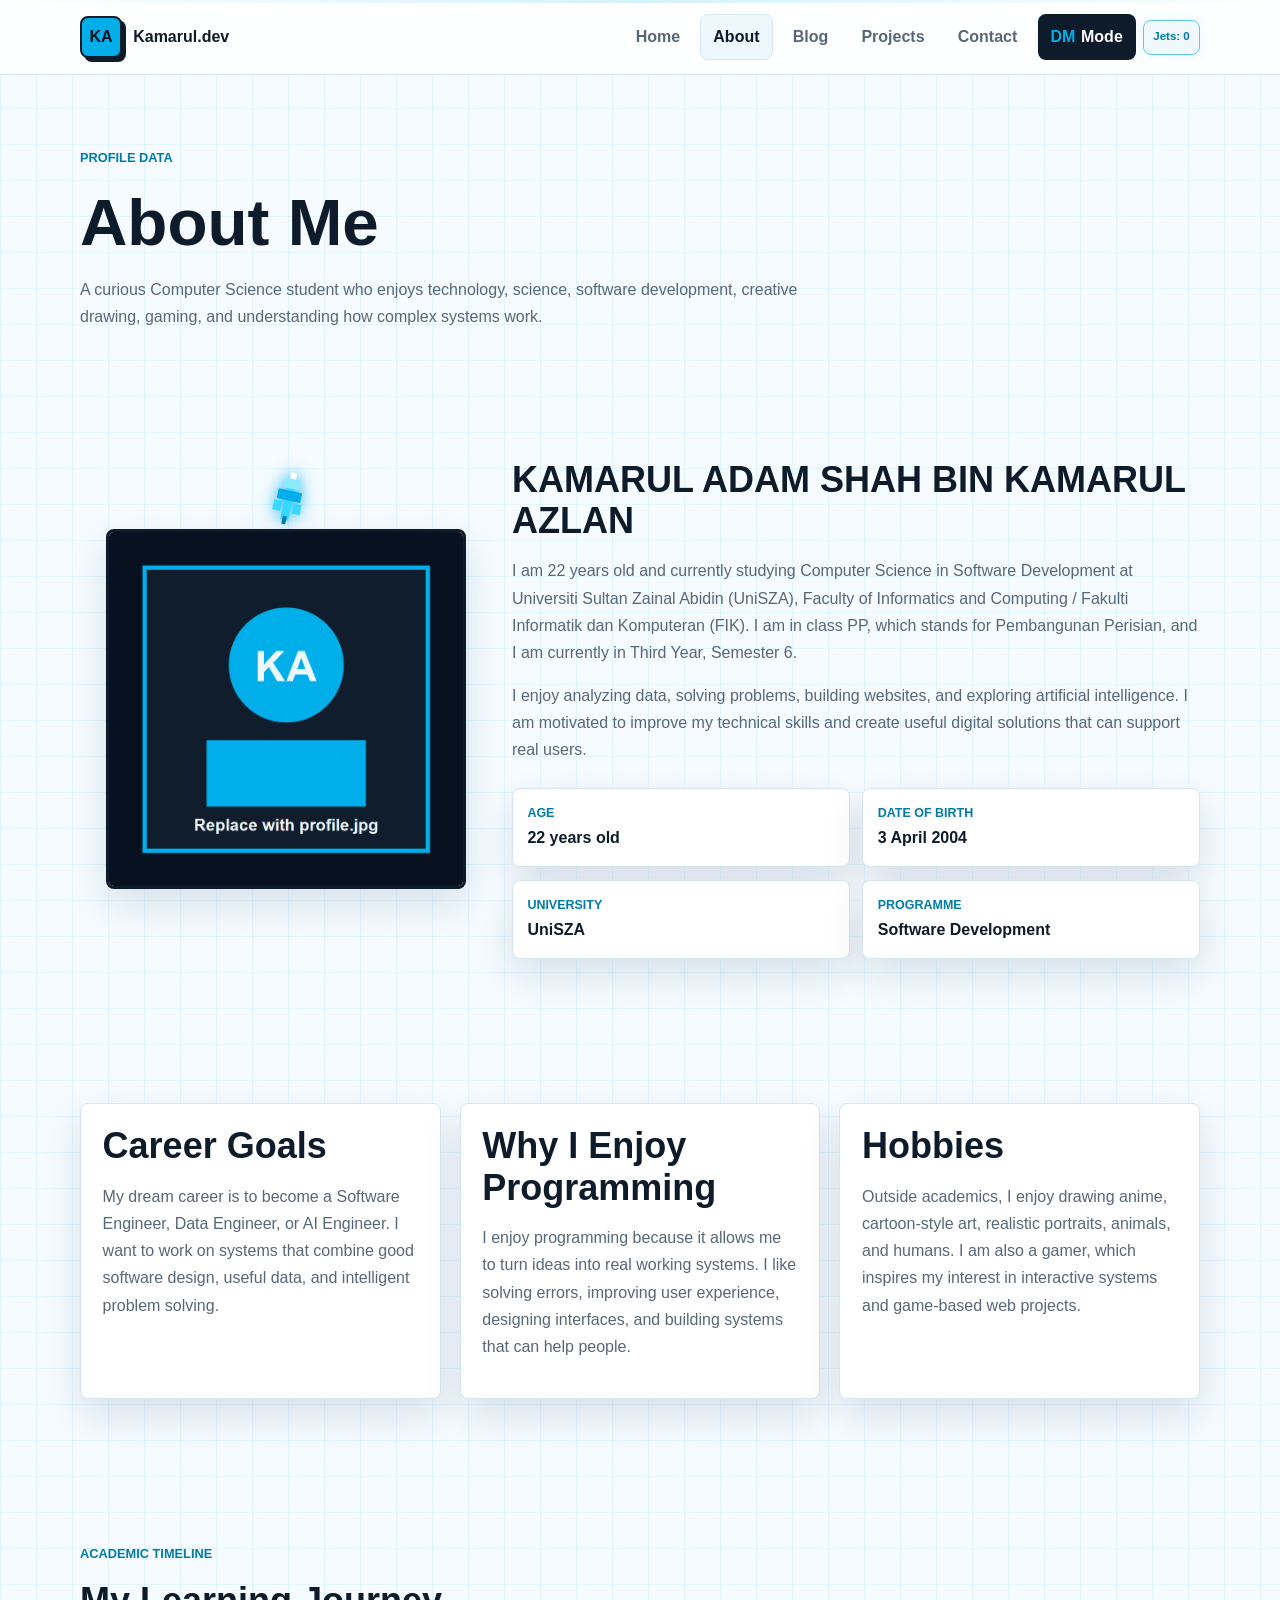
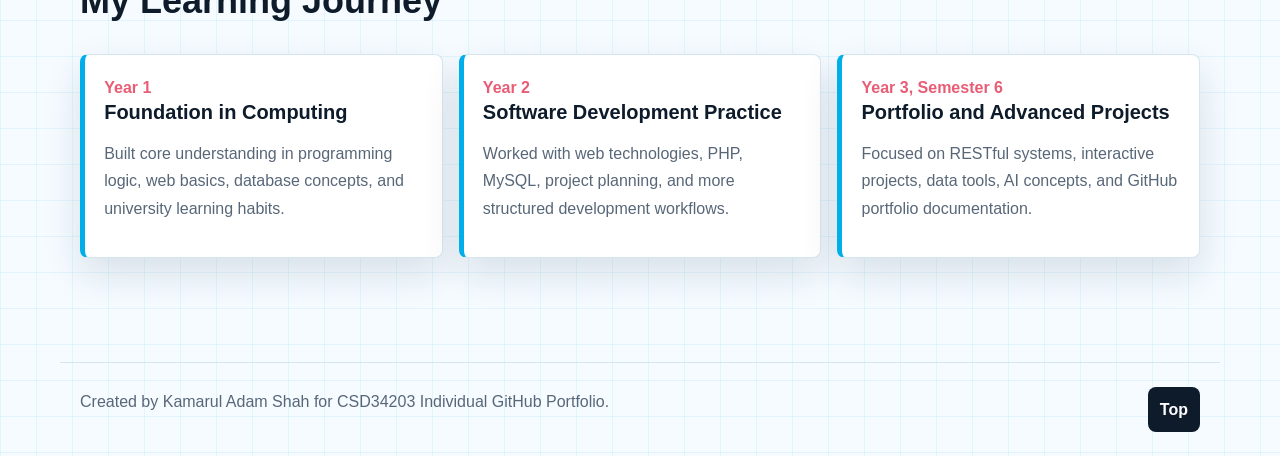
==== about.html @ 01b9176a "initializa commit" ====
<!DOCTYPE html>
<html lang="en">
<head>
  <meta charset="UTF-8">
  <meta name="viewport" content="width=device-width, initial-scale=1.0">
  <meta name="description" content="About Kamarul Adam Shah, Computer Science in Software Development student at UniSZA.">
  <title>About | Kamarul Adam Shah</title>
  <link rel="stylesheet" href="css/style.css">
</head>
<body>
  <a class="skip-link" href="#main-content">Skip to content</a>
  <div class="mini-game-layer" id="jet-mini-game-layer" aria-hidden="true"></div>

  <header class="site-header">
    <nav class="navbar" aria-label="Main navigation">
      <a class="brand" href="index.html">
        <span class="brand-mark">KA</span>
        <span>Kamarul.dev</span>
      </a>
      <button class="nav-toggle" type="button" aria-label="Open navigation" aria-expanded="false">
        <span></span>
        <span></span>
        <span></span>
      </button>
      <div class="nav-menu">
        <a href="index.html">Home</a>
        <a href="about.html">About</a>
        <a href="blog.html">Blog</a>
        <a href="projects.html">Projects</a>
        <a href="contact.html">Contact</a>
        <button class="theme-toggle" type="button" aria-label="Toggle dark mode">
          <span class="toggle-icon" aria-hidden="true">DM</span>
          <span>Mode</span>
        </button>
        <div class="mini-game-panel" aria-label="Flying Jet Mini Game Background score">
          <span id="jet-score">Jets: 0</span>
        </div>
      </div>
    </nav>
  </header>

  <main id="main-content">
    <section class="page-hero">
      <p class="eyebrow">Profile Data</p>
      <h1>About Me</h1>
      <p>A curious Computer Science student who enjoys technology, science, software development, creative drawing, gaming, and understanding how complex systems work.</p>
    </section>

    <section class="section about-layout">
      <div class="about-photo">
        <img class="profile-image" src="images/profile.jpg" data-fallback="images/pixel-avatar.svg" alt="Profile placeholder for Kamarul Adam Shah">
      </div>

      <div>
        <h2>KAMARUL ADAM SHAH BIN KAMARUL AZLAN</h2>
        <p>
          I am 22 years old and currently studying Computer Science in Software Development at Universiti Sultan Zainal Abidin (UniSZA), Faculty of Informatics and Computing / Fakulti Informatik dan Komputeran (FIK). I am in class PP, which stands for Pembangunan Perisian, and I am currently in Third Year, Semester 6.
        </p>
        <p>
          I enjoy analyzing data, solving problems, building websites, and exploring artificial intelligence. I am motivated to improve my technical skills and create useful digital solutions that can support real users.
        </p>

        <div class="info-grid">
          <article><span>Age</span><strong>22 years old</strong></article>
          <article><span>Date of Birth</span><strong>3 April 2004</strong></article>
          <article><span>University</span><strong>UniSZA</strong></article>
          <article><span>Programme</span><strong>Software Development</strong></article>
        </div>
      </div>
    </section>

    <section class="section feature-grid">
      <article class="feature-card">
        <h2>Career Goals</h2>
        <p>My dream career is to become a Software Engineer, Data Engineer, or AI Engineer. I want to work on systems that combine good software design, useful data, and intelligent problem solving.</p>
      </article>
      <article class="feature-card">
        <h2>Why I Enjoy Programming</h2>
        <p>I enjoy programming because it allows me to turn ideas into real working systems. I like solving errors, improving user experience, designing interfaces, and building systems that can help people.</p>
      </article>
      <article class="feature-card">
        <h2>Hobbies</h2>
        <p>Outside academics, I enjoy drawing anime, cartoon-style art, realistic portraits, animals, and humans. I am also a gamer, which inspires my interest in interactive systems and game-based web projects.</p>
      </article>
    </section>

    <section class="section">
      <div class="section-heading">
        <p class="eyebrow">Academic Timeline</p>
        <h2>My Learning Journey</h2>
      </div>

      <div class="timeline">
        <article>
          <span>Year 1</span>
          <h3>Foundation in Computing</h3>
          <p>Built core understanding in programming logic, web basics, database concepts, and university learning habits.</p>
        </article>
        <article>
          <span>Year 2</span>
          <h3>Software Development Practice</h3>
          <p>Worked with web technologies, PHP, MySQL, project planning, and more structured development workflows.</p>
        </article>
        <article>
          <span>Year 3, Semester 6</span>
          <h3>Portfolio and Advanced Projects</h3>
          <p>Focused on RESTful systems, interactive projects, data tools, AI concepts, and GitHub portfolio documentation.</p>
        </article>
      </div>
    </section>
  </main>

  <footer class="site-footer">
    <p>Created by Kamarul Adam Shah for CSD34203 Individual GitHub Portfolio.</p>
    <button class="back-to-top" type="button" aria-label="Back to top">Top</button>
  </footer>

  <script src="js/script.js"></script>
</body>
</html>
---- css/style.css ----
:root {
  --bg: #f5fbff;
  --surface: #ffffff;
  --surface-2: #eef8fc;
  --text: #0e1b2a;
  --muted: #586778;
  --line: #d5e6ef;
  --cyan: #00aeea;
  --cyan-dark: #007ca8;
  --amber: #ffb703;
  --green: #2ab673;
  --coral: #e85d75;
  --shadow: 0 16px 38px rgba(15, 45, 70, 0.12);
  --radius: 8px;
}

body.dark-mode {
  --bg: #08111f;
  --surface: #101d2d;
  --surface-2: #17263a;
  --text: #eef8ff;
  --muted: #aec0d2;
  --line: #29425d;
  --cyan: #35d9ff;
  --cyan-dark: #8beaff;
  --amber: #ffd166;
  --green: #5de0a3;
  --coral: #ff7890;
  --shadow: 0 16px 42px rgba(0, 0, 0, 0.32);
}

* {
  box-sizing: border-box;
}

html {
  scroll-behavior: smooth;
}

body {
  margin: 0;
  background:
    linear-gradient(90deg, rgba(0, 174, 234, 0.08) 1px, transparent 1px),
    linear-gradient(rgba(0, 174, 234, 0.08) 1px, transparent 1px),
    var(--bg);
  background-size: 36px 36px;
  color: var(--text);
  font-family: Arial, Helvetica, sans-serif;
  font-size: 16px;
  line-height: 1.7;
}

body::before {
  background: linear-gradient(90deg, transparent, rgba(0, 174, 234, 0.16), transparent);
  content: "";
  height: 3px;
  left: 0;
  position: fixed;
  right: 0;
  top: 0;
  z-index: 100;
}

/* Flying Jet Mini Game Background */
.mini-game-layer {
  inset: 0;
  overflow: hidden;
  pointer-events: none;
  position: fixed;
  z-index: 1;
}

.site-header,
main,
.site-footer {
  position: relative;
  z-index: 2;
}

.mini-game-panel {
  align-items: center;
  background: color-mix(in srgb, var(--surface-2) 88%, transparent);
  border: 1px solid color-mix(in srgb, var(--cyan) 55%, var(--line));
  border-radius: var(--radius);
  box-shadow: 0 0 14px rgba(0, 174, 234, 0.1);
  color: var(--text);
  display: inline-flex;
  padding: 0.42rem 0.58rem;
  white-space: nowrap;
}

#jet-score {
  color: var(--cyan-dark);
  font-size: 0.72rem;
  font-weight: 900;
  white-space: nowrap;
}

.pixel-jet {
  align-items: center;
  background: transparent;
  border: 0;
  display: inline-flex;
  height: 44px;
  justify-content: center;
  left: 0;
  padding: 0;
  pointer-events: none;
  position: absolute;
  top: 0;
  transform-origin: center;
  width: 58px;
  will-change: transform;
}

.pixel-jet svg {
  display: block;
  filter: drop-shadow(0 0 8px color-mix(in srgb, var(--cyan) 85%, transparent));
  height: 44px;
  width: 58px;
}

.jet-particle {
  background: var(--cyan);
  border-radius: 50%;
  box-shadow: 0 0 12px var(--cyan);
  height: 7px;
  left: 0;
  pointer-events: none;
  position: absolute;
  top: 0;
  transform: translate(-50%, -50%);
  width: 7px;
}

.jet-blast-ring {
  border: 2px solid var(--cyan);
  border-radius: 50%;
  box-shadow: 0 0 20px color-mix(in srgb, var(--cyan) 70%, transparent);
  height: 18px;
  left: 0;
  pointer-events: none;
  position: absolute;
  top: 0;
  transform: translate(-50%, -50%) scale(0.25);
  width: 18px;
}

@keyframes jet-particle-burst {
  from {
    opacity: 1;
    transform: translate(-50%, -50%) scale(1);
  }
  to {
    opacity: 0;
    transform: translate(calc(-50% + var(--particle-x)), calc(-50% + var(--particle-y))) scale(0.25);
  }
}

@keyframes jet-ring-burst {
  from {
    opacity: 0.9;
    transform: translate(-50%, -50%) scale(0.25);
  }
  to {
    opacity: 0;
    transform: translate(-50%, -50%) scale(4.4);
  }
}

img {
  display: block;
  max-width: 100%;
}

a {
  color: inherit;
  text-decoration: none;
}

p {
  color: var(--muted);
  margin: 0 0 1rem;
}

h1,
h2,
h3 {
  line-height: 1.15;
  margin: 0 0 1rem;
}

h1 {
  font-size: 4.1rem;
}

h2 {
  font-size: 2.25rem;
}

h3 {
  font-size: 1.25rem;
}

.skip-link {
  background: var(--text);
  color: var(--surface);
  left: 1rem;
  padding: 0.55rem 0.8rem;
  position: absolute;
  top: -4rem;
  z-index: 200;
}

.skip-link:focus {
  top: 1rem;
}

.site-header {
  background: color-mix(in srgb, var(--surface) 90%, transparent);
  border-bottom: 1px solid var(--line);
  backdrop-filter: blur(14px);
  position: sticky;
  top: 0;
  z-index: 90;
}

.navbar {
  align-items: center;
  display: flex;
  justify-content: space-between;
  margin: 0 auto;
  max-width: 1160px;
  min-height: 74px;
  padding: 0 1.25rem;
}

.brand {
  align-items: center;
  display: inline-flex;
  font-weight: 800;
  gap: 0.7rem;
}

.brand-mark {
  align-items: center;
  background: var(--cyan);
  border: 2px solid var(--text);
  border-radius: var(--radius);
  box-shadow: 4px 4px 0 var(--text);
  color: #06101d;
  display: inline-flex;
  font-weight: 900;
  height: 42px;
  justify-content: center;
  width: 42px;
}

.nav-menu {
  align-items: center;
  display: flex;
  gap: 0.45rem;
}

.nav-menu a,
.theme-toggle {
  border: 1px solid transparent;
  border-radius: var(--radius);
  color: var(--muted);
  font: inherit;
  font-weight: 700;
  padding: 0.55rem 0.75rem;
}

.nav-menu a:hover,
.nav-menu a.active {
  background: var(--surface-2);
  border-color: var(--line);
  color: var(--text);
}

.theme-toggle {
  align-items: center;
  background: var(--text);
  color: var(--surface);
  cursor: pointer;
  display: inline-flex;
  gap: 0.35rem;
}

.toggle-icon {
  color: var(--cyan);
  font-weight: 900;
}

.nav-toggle {
  background: var(--surface-2);
  border: 1px solid var(--line);
  border-radius: var(--radius);
  cursor: pointer;
  display: none;
  padding: 0.55rem;
}

.nav-toggle span {
  background: var(--text);
  display: block;
  height: 3px;
  margin: 4px 0;
  width: 24px;
}

.section,
.page-hero,
.hero {
  margin: 0 auto;
  max-width: 1160px;
  padding: 4.5rem 1.25rem;
}

.hero {
  align-items: center;
  display: grid;
  gap: 3rem;
  grid-template-columns: minmax(0, 1.15fr) minmax(280px, 0.85fr);
  min-height: 650px;
  position: relative;
}

.tech-hero::after {
  background:
    linear-gradient(90deg, var(--cyan) 0 18px, transparent 18px 28px, var(--amber) 28px 42px, transparent 42px),
    linear-gradient(90deg, transparent 0 50%, rgba(42, 182, 115, 0.45) 50% 70%, transparent 70%);
  bottom: 2.5rem;
  content: "";
  height: 18px;
  left: 1.25rem;
  opacity: 0.7;
  position: absolute;
  right: 1.25rem;
}

.hero-content,
.hero-visual {
  position: relative;
  z-index: 1;
}

.eyebrow {
  color: var(--cyan-dark);
  font-size: 0.8rem;
  font-weight: 900;
  margin-bottom: 1rem;
  text-transform: uppercase;
}

.typing-line {
  color: var(--cyan-dark);
  font-size: 1.4rem;
  font-weight: 800;
  min-height: 2.1rem;
}

.typing-cursor {
  animation: blink 0.9s infinite;
  background: var(--amber);
  display: inline-block;
  height: 1.25rem;
  margin-left: 0.25rem;
  vertical-align: middle;
  width: 3px;
}

@keyframes blink {
  50% {
    opacity: 0;
  }
}

.hero-text {
  font-size: 1.1rem;
  max-width: 710px;
}

.hero-actions,
.card-actions {
  display: flex;
  flex-wrap: wrap;
  gap: 0.8rem;
  margin-top: 1.6rem;
}

.btn {
  align-items: center;
  border: 2px solid var(--text);
  border-radius: var(--radius);
  box-shadow: 5px 5px 0 var(--text);
  cursor: pointer;
  display: inline-flex;
  font-weight: 800;
  justify-content: center;
  min-height: 48px;
  padding: 0.68rem 1rem;
  transition: box-shadow 0.18s ease, transform 0.18s ease, background 0.18s ease;
}

.btn:hover {
  box-shadow: 2px 2px 0 var(--text);
  transform: translate(3px, 3px);
}

.btn.primary {
  background: var(--cyan);
  color: #06101d;
}

.btn.ghost {
  background: var(--surface);
}

.btn.quiet {
  background: var(--amber);
  color: #171200;
}

.btn.small {
  box-shadow: none;
  font-size: 0.9rem;
  min-height: 40px;
  padding: 0.45rem 0.75rem;
}

.hero-visual {
  display: grid;
  gap: 1rem;
  justify-items: center;
}

.profile-image {
  aspect-ratio: 1;
  background: var(--surface-2);
  border: 3px solid var(--text);
  border-radius: var(--radius);
  box-shadow: var(--shadow);
  object-fit: cover;
  width: min(100%, 360px);
}

.hud-panel,
.stats-strip article,
.skill-card,
.project-card,
.feature-card,
.timeline article,
.post-card,
.contact-panel,
.contact-form,
.info-grid article,
.project-tools,
.empty-state {
  background: var(--surface);
  border: 1px solid var(--line);
  border-radius: var(--radius);
  box-shadow: var(--shadow);
}

.hud-panel {
  padding: 1rem;
  width: min(100%, 360px);
}

.hud-label,
.stats-strip span,
.info-grid span,
.contact-list span {
  color: var(--cyan-dark);
  display: block;
  font-size: 0.78rem;
  font-weight: 900;
  text-transform: uppercase;
}

.stats-strip {
  display: grid;
  gap: 1rem;
  grid-template-columns: repeat(4, minmax(0, 1fr));
  padding-top: 1rem;
}

.stats-strip article {
  padding: 1rem;
}

.section-heading {
  margin-bottom: 2rem;
  max-width: 760px;
}

.skills-grid {
  display: grid;
  gap: 1rem;
  grid-template-columns: repeat(3, minmax(0, 1fr));
}

.skill-card {
  padding: 1rem;
}

.skill-header {
  align-items: center;
  display: flex;
  gap: 1rem;
  justify-content: space-between;
  font-weight: 850;
  margin-bottom: 0.75rem;
}

.skill-header strong {
  color: var(--cyan-dark);
  font-size: 0.95rem;
}

.skill-bar {
  background: color-mix(in srgb, var(--surface-2) 70%, var(--text) 6%);
  border: 1px solid color-mix(in srgb, var(--cyan) 45%, var(--line));
  border-radius: 999px;
  box-shadow: inset 0 1px 4px rgba(8, 17, 31, 0.16);
  height: 16px;
  overflow: hidden;
  position: relative;
}

.skill-fill {
  background: linear-gradient(90deg, #00c8ff 0%, var(--cyan) 55%, #63f2ff 100%);
  box-shadow: 0 0 14px color-mix(in srgb, var(--cyan) 58%, transparent);
  display: block;
  height: 100%;
  width: 0;
  transition: width 1.2s cubic-bezier(0.22, 1, 0.36, 1);
}

body.dark-mode .skill-bar {
  background: #0b1726;
  border-color: color-mix(in srgb, var(--cyan) 70%, #ffffff 5%);
}

body.dark-mode .skill-fill {
  background: linear-gradient(90deg, #00e5ff 0%, #35d9ff 60%, #a7f7ff 100%);
  box-shadow: 0 0 18px rgba(53, 217, 255, 0.68);
}

.project-grid,
.feature-grid,
.blog-list,
.contact-layout,
.about-layout {
  display: grid;
  gap: 1.2rem;
}

.project-grid {
  grid-template-columns: repeat(2, minmax(0, 1fr));
}

.project-grid.compact {
  grid-template-columns: repeat(3, minmax(0, 1fr));
}

.project-card,
.feature-card,
.post-card,
.contact-panel,
.contact-form {
  padding: 1.35rem;
}

.project-card:hover,
.post-card:hover,
.feature-card:hover {
  transform: translateY(-4px);
  transition: transform 0.18s ease;
}

.project-tag,
.post-meta span,
.tech-list span {
  background: var(--surface-2);
  border: 1px solid var(--line);
  border-radius: var(--radius);
  color: var(--cyan-dark);
  display: inline-flex;
  font-size: 0.78rem;
  font-weight: 850;
  margin-bottom: 0.8rem;
  padding: 0.25rem 0.45rem;
}

.tech-list {
  display: flex;
  flex-wrap: wrap;
  gap: 0.45rem;
  margin-top: 1rem;
}

.tech-list span {
  color: var(--text);
  margin-bottom: 0;
}

.text-link,
.text-button {
  color: var(--cyan-dark);
  cursor: pointer;
  font: inherit;
  font-weight: 900;
}

.text-button {
  background: none;
  border: 0;
  padding: 0;
}

.page-hero {
  padding-bottom: 2.5rem;
}

.page-hero p {
  max-width: 760px;
}

.about-layout {
  align-items: center;
  grid-template-columns: minmax(260px, 0.75fr) minmax(0, 1.25fr);
}

.about-photo {
  display: grid;
  justify-items: center;
}

.info-grid {
  display: grid;
  gap: 0.8rem;
  grid-template-columns: repeat(2, minmax(0, 1fr));
  margin-top: 1.5rem;
}

.info-grid article {
  padding: 0.9rem;
}

.feature-grid {
  grid-template-columns: repeat(3, minmax(0, 1fr));
}

.timeline {
  display: grid;
  gap: 1rem;
  grid-template-columns: repeat(3, minmax(0, 1fr));
}

.timeline article {
  border-left: 5px solid var(--cyan);
  padding: 1.2rem;
}

.timeline span {
  color: var(--coral);
  font-weight: 900;
}

.blog-list {
  grid-template-columns: 1fr;
  max-width: 900px;
}

.post-meta {
  align-items: center;
  display: flex;
  flex-wrap: wrap;
  gap: 0.75rem;
  justify-content: space-between;
  margin-bottom: 0.8rem;
}

.post-meta span {
  margin-bottom: 0;
}

.post-meta time {
  color: var(--muted);
  font-weight: 750;
}

.project-tools {
  display: grid;
  gap: 0.9rem;
  margin-bottom: 1.2rem;
  padding: 1rem;
}

.project-tools label,
.field-group label {
  font-weight: 850;
}

input,
textarea {
  background: var(--surface);
  border: 1px solid var(--line);
  border-radius: var(--radius);
  color: var(--text);
  font: inherit;
  padding: 0.82rem 0.9rem;
  width: 100%;
}

input:focus,
textarea:focus {
  border-color: var(--cyan);
  outline: 3px solid color-mix(in srgb, var(--cyan) 25%, transparent);
}

.filter-buttons {
  display: flex;
  flex-wrap: wrap;
  gap: 0.55rem;
}

.filter-btn {
  background: var(--surface-2);
  border: 1px solid var(--line);
  border-radius: var(--radius);
  color: var(--text);
  cursor: pointer;
  font: inherit;
  font-weight: 800;
  padding: 0.55rem 0.75rem;
}

.filter-btn.active,
.filter-btn:hover {
  background: var(--cyan);
  color: #06101d;
}

.empty-state {
  color: var(--muted);
  font-weight: 800;
  margin-top: 1rem;
  padding: 1rem;
}

.contact-layout {
  align-items: start;
  grid-template-columns: minmax(260px, 0.78fr) minmax(0, 1.22fr);
}

.contact-list {
  list-style: none;
  margin: 1rem 0 0;
  padding: 0;
}

.contact-list li {
  border-bottom: 1px solid var(--line);
  padding: 0.8rem 0;
}

.contact-list a {
  color: var(--text);
  font-weight: 800;
  overflow-wrap: anywhere;
}

.note {
  background: var(--surface-2);
  border-left: 4px solid var(--amber);
  border-radius: var(--radius);
  margin-top: 1rem;
  padding: 0.8rem;
}

.contact-form {
  display: grid;
  gap: 1rem;
}

.field-group {
  display: grid;
  gap: 0.35rem;
}

.field-error {
  color: var(--coral);
  min-height: 1.2rem;
}

.form-status {
  font-weight: 850;
  min-height: 1.5rem;
}

.site-footer {
  align-items: center;
  border-top: 1px solid var(--line);
  display: flex;
  flex-wrap: wrap;
  gap: 1rem;
  justify-content: space-between;
  margin: 2rem auto 0;
  max-width: 1160px;
  padding: 1.5rem 1.25rem;
}

.back-to-top {
  background: var(--text);
  border: 0;
  border-radius: var(--radius);
  color: var(--surface);
  cursor: pointer;
  font: inherit;
  font-weight: 850;
  padding: 0.55rem 0.75rem;
}

@media (max-width: 920px) {
  h1 {
    font-size: 3rem;
  }

  h2 {
    font-size: 1.9rem;
  }

  .nav-toggle {
    display: block;
  }

  .nav-menu {
    background: var(--surface);
    border-bottom: 1px solid var(--line);
    display: none;
    flex-direction: column;
    left: 0;
    padding: 1rem;
    position: absolute;
    right: 0;
    top: 74px;
  }

  .nav-menu.open {
    display: flex;
  }

  .nav-menu a,
  .theme-toggle {
    justify-content: center;
    width: 100%;
  }

  .mini-game-panel {
    justify-content: center;
    margin-top: 0.15rem;
  }

  .hero,
  .about-layout,
  .contact-layout {
    grid-template-columns: 1fr;
  }

  .hero {
    min-height: auto;
    padding-top: 3.5rem;
  }

  .stats-strip,
  .skills-grid,
  .project-grid,
  .project-grid.compact,
  .feature-grid,
  .timeline {
    grid-template-columns: repeat(2, minmax(0, 1fr));
  }
}

@media (max-width: 620px) {
  body {
    font-size: 15px;
  }

  #jet-score {
    font-size: 0.68rem;
  }

  h1 {
    font-size: 2.25rem;
  }

  .section,
  .page-hero,
  .hero {
    padding-left: 1rem;
    padding-right: 1rem;
  }

  .hero-actions,
  .card-actions {
    flex-direction: column;
  }

  .btn {
    width: 100%;
  }

  .stats-strip,
  .skills-grid,
  .project-grid,
  .project-grid.compact,
  .feature-grid,
  .timeline,
  .info-grid {
    grid-template-columns: 1fr;
  }

  .site-footer {
    align-items: flex-start;
    flex-direction: column;
  }
}
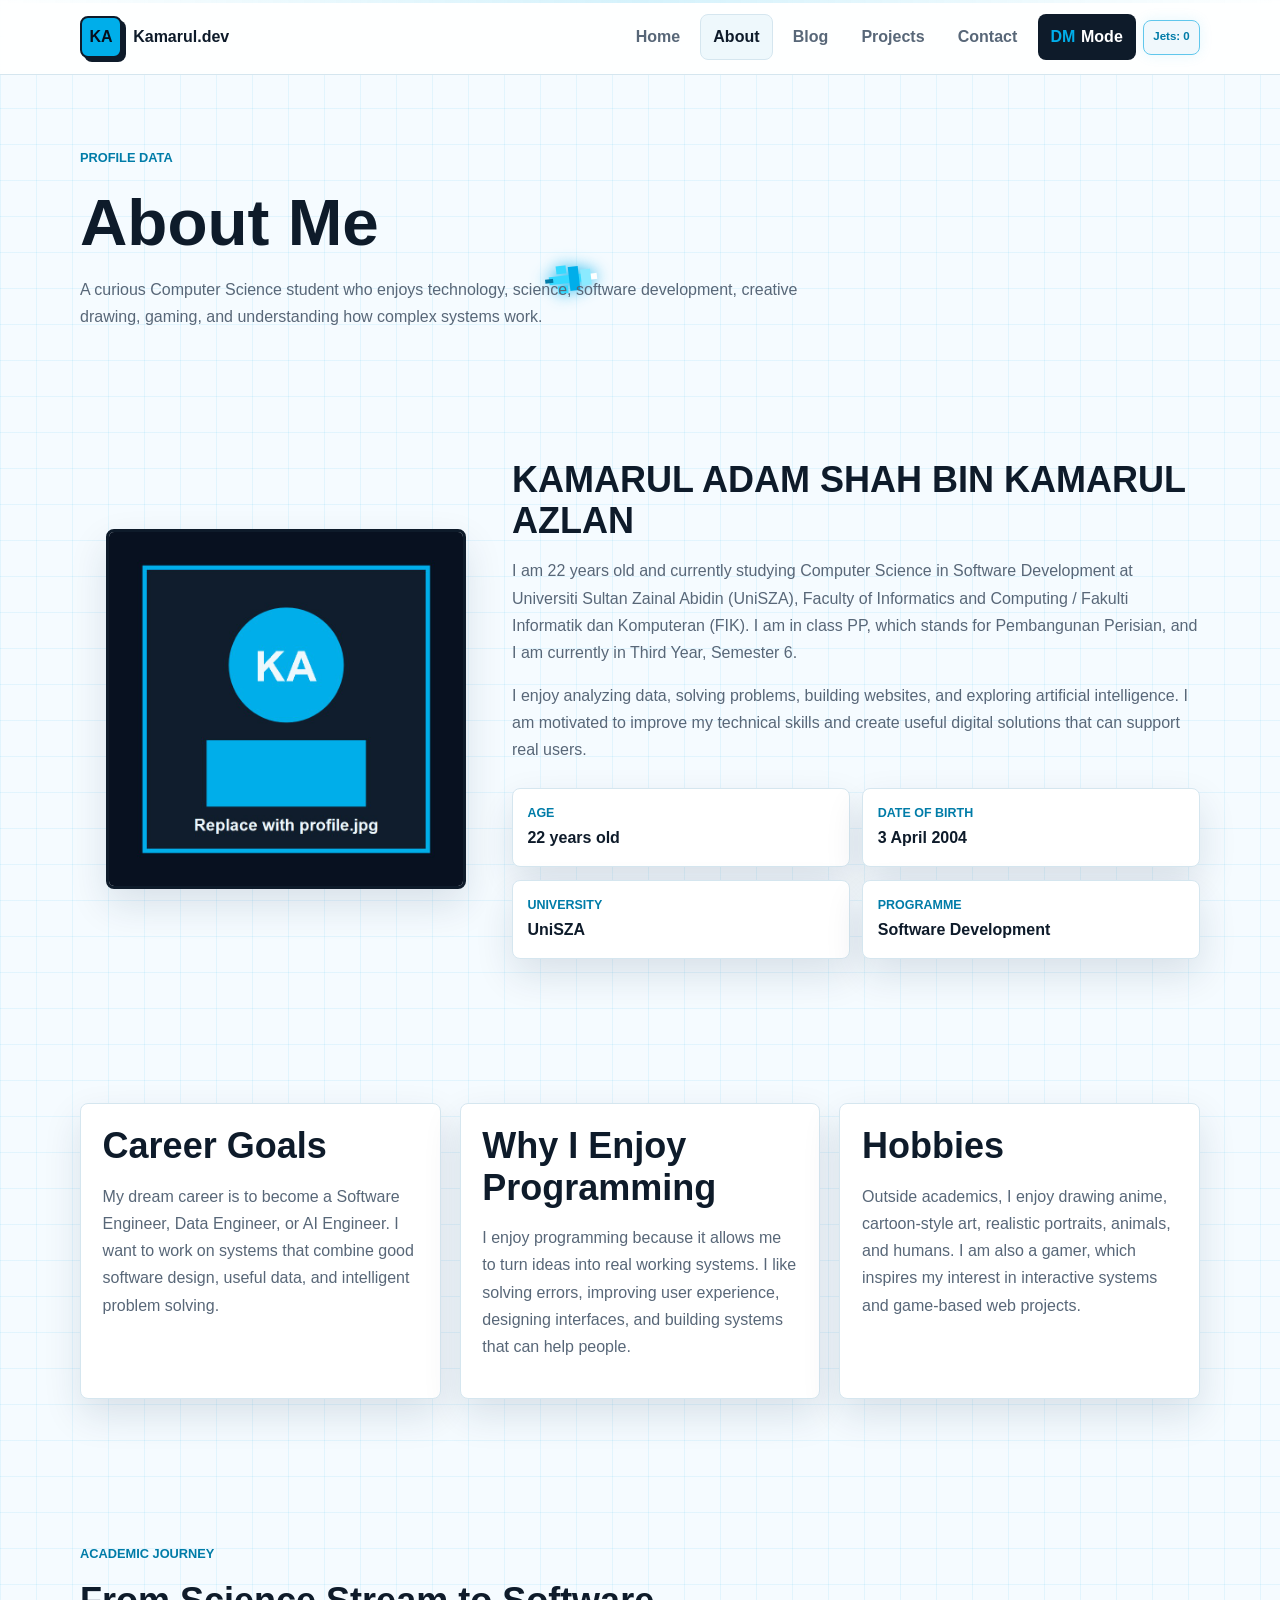
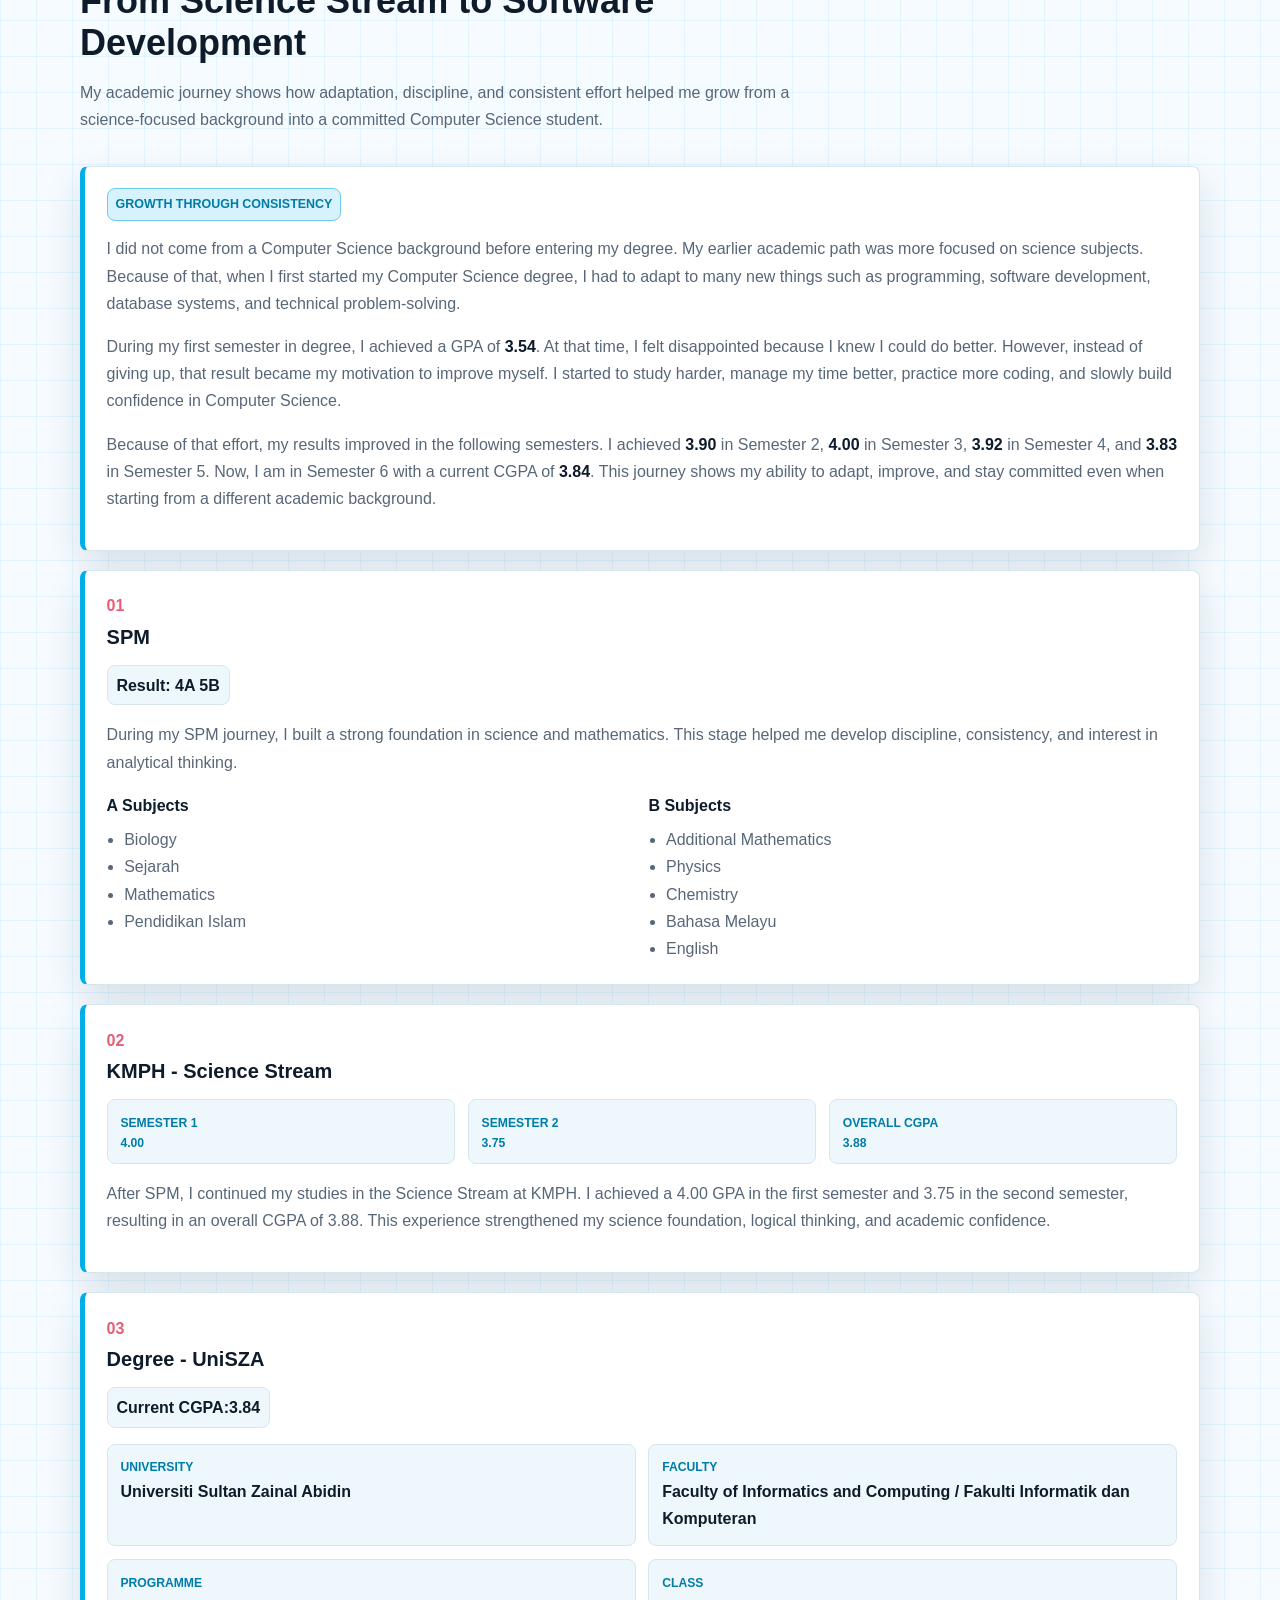
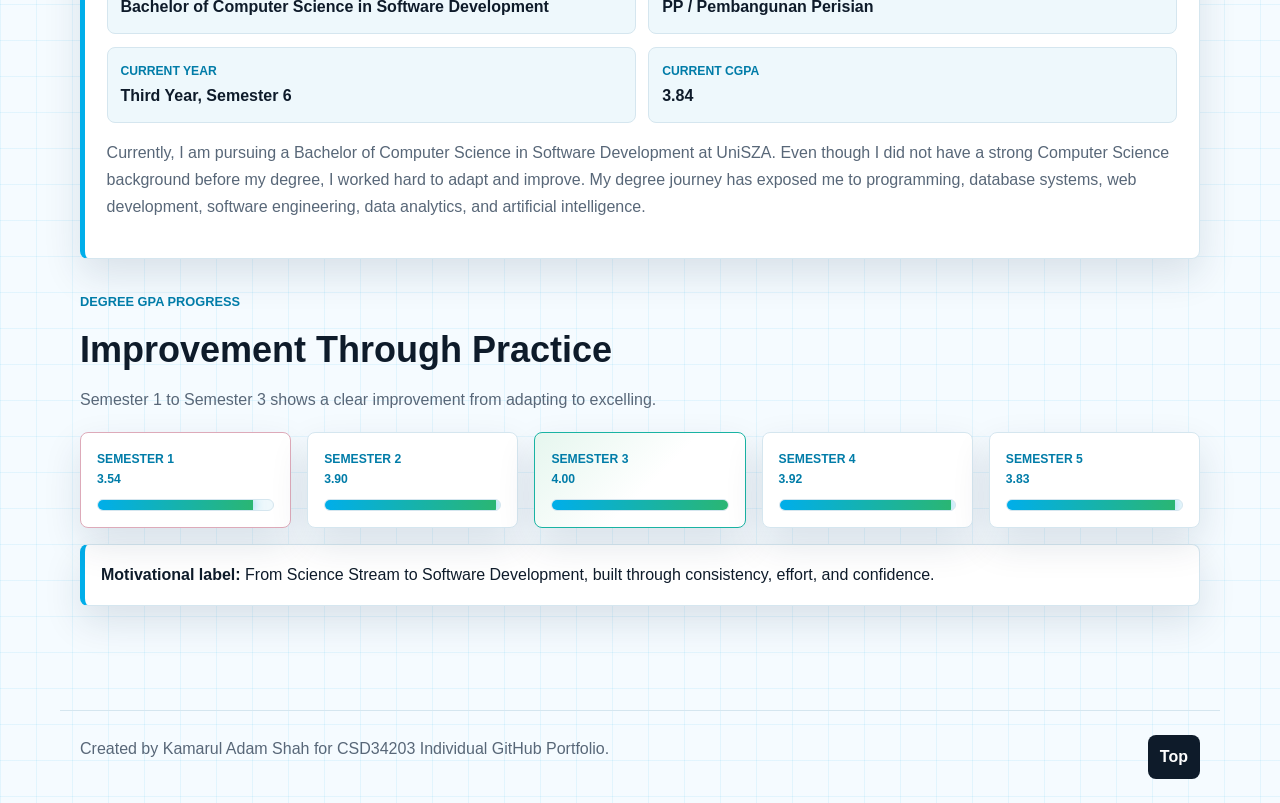
==== commit 909ffc49: "Improved personal blog portfolio with academic journey and interactive features" ====
--- a/about.html
+++ b/about.html
@@ -84,28 +84,128 @@
       </article>
     </section>
 
-    <section class="section">
+    <section class="section academic-journey" id="academic-journey">
       <div class="section-heading">
-        <p class="eyebrow">Academic Timeline</p>
-        <h2>My Learning Journey</h2>
-      </div>
-
-      <div class="timeline">
-        <article>
-          <span>Year 1</span>
-          <h3>Foundation in Computing</h3>
-          <p>Built core understanding in programming logic, web basics, database concepts, and university learning habits.</p>
+        <p class="eyebrow">Academic Journey</p>
+        <h2>From Science Stream to Software Development</h2>
+        <p>
+          My academic journey shows how adaptation, discipline, and consistent effort helped me grow from a science-focused background into a committed Computer Science student.
+        </p>
+      </div>
+
+      <div class="academic-story-card">
+        <span class="journey-label">Growth Through Consistency</span>
+        <p>
+          I did not come from a Computer Science background before entering my degree. My earlier academic path was more focused on science subjects. Because of that, when I first started my Computer Science degree, I had to adapt to many new things such as programming, software development, database systems, and technical problem-solving.
+        </p>
+        <p>
+          During my first semester in degree, I achieved a GPA of <strong>3.54</strong>. At that time, I felt disappointed because I knew I could do better. However, instead of giving up, that result became my motivation to improve myself. I started to study harder, manage my time better, practice more coding, and slowly build confidence in Computer Science.
+        </p>
+        <p>
+          Because of that effort, my results improved in the following semesters. I achieved <strong>3.90</strong> in Semester 2, <strong>4.00</strong> in Semester 3, <strong>3.92</strong> in Semester 4, and <strong>3.83</strong> in Semester 5. Now, I am in Semester 6 with a current CGPA of <strong>3.84</strong>. This journey shows my ability to adapt, improve, and stay committed even when starting from a different academic background.
+        </p>
+      </div>
+
+      <div class="academic-path">
+        <article class="academic-card">
+          <span class="academic-step">01</span>
+          <h3>SPM</h3>
+          <p class="result-pill">Result: 4A 5B</p>
+          <p>
+            During my SPM journey, I built a strong foundation in science and mathematics. This stage helped me develop discipline, consistency, and interest in analytical thinking.
+          </p>
+          <div class="subject-columns">
+            <div>
+              <h4>A Subjects</h4>
+              <ul>
+                <li>Biology</li>
+                <li>Sejarah</li>
+                <li>Mathematics</li>
+                <li>Pendidikan Islam</li>
+              </ul>
+            </div>
+            <div>
+              <h4>B Subjects</h4>
+              <ul>
+                <li>Additional Mathematics</li>
+                <li>Physics</li>
+                <li>Chemistry</li>
+                <li>Bahasa Melayu</li>
+                <li>English</li>
+              </ul>
+            </div>
+          </div>
         </article>
-        <article>
-          <span>Year 2</span>
-          <h3>Software Development Practice</h3>
-          <p>Worked with web technologies, PHP, MySQL, project planning, and more structured development workflows.</p>
+
+        <article class="academic-card">
+          <span class="academic-step">02</span>
+          <h3>KMPH - Science Stream</h3>
+          <div class="gpa-summary">
+            <div><span>Semester 1</span><strong><span class="gpa-counter" data-gpa="4.00">0.00</span></strong></div>
+            <div><span>Semester 2</span><strong><span class="gpa-counter" data-gpa="3.75">0.00</span></strong></div>
+            <div><span>Overall CGPA</span><strong><span class="gpa-counter" data-gpa="3.88">0.00</span></strong></div>
+          </div>
+          <p>
+            After SPM, I continued my studies in the Science Stream at KMPH. I achieved a 4.00 GPA in the first semester and 3.75 in the second semester, resulting in an overall CGPA of 3.88. This experience strengthened my science foundation, logical thinking, and academic confidence.
+          </p>
         </article>
-        <article>
-          <span>Year 3, Semester 6</span>
-          <h3>Portfolio and Advanced Projects</h3>
-          <p>Focused on RESTful systems, interactive projects, data tools, AI concepts, and GitHub portfolio documentation.</p>
+
+        <article class="academic-card degree-card">
+          <span class="academic-step">03</span>
+          <h3>Degree - UniSZA</h3>
+          <p class="result-pill">Current CGPA: <span class="gpa-counter" data-gpa="3.84">0.00</span></p>
+          <div class="degree-info-grid">
+            <div><span>University</span><strong>Universiti Sultan Zainal Abidin</strong></div>
+            <div><span>Faculty</span><strong>Faculty of Informatics and Computing / Fakulti Informatik dan Komputeran</strong></div>
+            <div><span>Programme</span><strong>Bachelor of Computer Science in Software Development</strong></div>
+            <div><span>Class</span><strong>PP / Pembangunan Perisian</strong></div>
+            <div><span>Current Year</span><strong>Third Year, Semester 6</strong></div>
+            <div><span>Current CGPA</span><strong>3.84</strong></div>
+          </div>
+          <p>
+            Currently, I am pursuing a Bachelor of Computer Science in Software Development at UniSZA. Even though I did not have a strong Computer Science background before my degree, I worked hard to adapt and improve. My degree journey has exposed me to programming, database systems, web development, software engineering, data analytics, and artificial intelligence.
+          </p>
         </article>
+      </div>
+
+      <div class="semester-results">
+        <div class="section-heading compact-heading">
+          <p class="eyebrow">Degree GPA Progress</p>
+          <h2>Improvement Through Practice</h2>
+          <p>Semester 1 to Semester 3 shows a clear improvement from adapting to excelling.</p>
+        </div>
+
+        <div class="semester-grid">
+          <article class="semester-card highlight-start" data-gpa="3.54">
+            <span>Semester 1</span>
+            <strong><span class="gpa-counter" data-gpa="3.54">0.00</span></strong>
+            <div class="semester-bar" aria-label="Semester 1 GPA 3.54 out of 4.00"><span class="semester-fill"></span></div>
+          </article>
+          <article class="semester-card" data-gpa="3.90">
+            <span>Semester 2</span>
+            <strong><span class="gpa-counter" data-gpa="3.90">0.00</span></strong>
+            <div class="semester-bar" aria-label="Semester 2 GPA 3.90 out of 4.00"><span class="semester-fill"></span></div>
+          </article>
+          <article class="semester-card highlight-peak" data-gpa="4.00">
+            <span>Semester 3</span>
+            <strong><span class="gpa-counter" data-gpa="4.00">0.00</span></strong>
+            <div class="semester-bar" aria-label="Semester 3 GPA 4.00 out of 4.00"><span class="semester-fill"></span></div>
+          </article>
+          <article class="semester-card" data-gpa="3.92">
+            <span>Semester 4</span>
+            <strong><span class="gpa-counter" data-gpa="3.92">0.00</span></strong>
+            <div class="semester-bar" aria-label="Semester 4 GPA 3.92 out of 4.00"><span class="semester-fill"></span></div>
+          </article>
+          <article class="semester-card" data-gpa="3.83">
+            <span>Semester 5</span>
+            <strong><span class="gpa-counter" data-gpa="3.83">0.00</span></strong>
+            <div class="semester-bar" aria-label="Semester 5 GPA 3.83 out of 4.00"><span class="semester-fill"></span></div>
+          </article>
+        </div>
+
+        <div class="growth-note">
+          <strong>Motivational label:</strong> From Science Stream to Software Development, built through consistency, effort, and confidence.
+        </div>
       </div>
     </section>
   </main>
--- a/css/style.css
+++ b/css/style.css
@@ -491,6 +491,51 @@
   padding: 1rem;
 }
 
+.home-academic-highlight {
+  padding-top: 1rem;
+}
+
+.academic-highlight-card {
+  align-items: center;
+  background:
+    linear-gradient(135deg, color-mix(in srgb, var(--cyan) 12%, transparent), transparent 48%),
+    var(--surface);
+  border: 1px solid color-mix(in srgb, var(--cyan) 42%, var(--line));
+  border-radius: var(--radius);
+  box-shadow: var(--shadow);
+  display: grid;
+  gap: 1.2rem;
+  grid-template-columns: minmax(0, 1.4fr) minmax(260px, 0.85fr) auto;
+  padding: 1.35rem;
+  transition: border-color 0.18s ease, transform 0.18s ease;
+}
+
+.academic-highlight-card h2,
+.academic-highlight-card p {
+  margin-bottom: 0.35rem;
+}
+
+.academic-highlight-stats {
+  display: grid;
+  gap: 0.75rem;
+  grid-template-columns: repeat(2, minmax(0, 1fr));
+}
+
+.academic-highlight-stats article {
+  background: color-mix(in srgb, var(--surface-2) 82%, transparent);
+  border: 1px solid var(--line);
+  border-radius: var(--radius);
+  padding: 0.8rem;
+}
+
+.academic-highlight-stats span {
+  color: var(--cyan-dark);
+  display: block;
+  font-size: 0.76rem;
+  font-weight: 900;
+  text-transform: uppercase;
+}
+
 .section-heading {
   margin-bottom: 2rem;
   max-width: 760px;
@@ -668,6 +713,191 @@
 .timeline span {
   color: var(--coral);
   font-weight: 900;
+}
+
+.academic-journey {
+  scroll-margin-top: 92px;
+}
+
+.academic-story-card,
+.academic-card,
+.semester-card,
+.growth-note {
+  background: var(--surface);
+  border: 1px solid var(--line);
+  border-radius: var(--radius);
+  box-shadow: var(--shadow);
+}
+
+.academic-story-card {
+  border-left: 5px solid var(--cyan);
+  margin-bottom: 1.2rem;
+  padding: 1.35rem;
+}
+
+.academic-story-card strong {
+  color: var(--text);
+}
+
+.journey-label {
+  background: color-mix(in srgb, var(--cyan) 16%, var(--surface));
+  border: 1px solid color-mix(in srgb, var(--cyan) 48%, var(--line));
+  border-radius: var(--radius);
+  color: var(--cyan-dark);
+  display: inline-flex;
+  font-size: 0.78rem;
+  font-weight: 900;
+  margin-bottom: 0.9rem;
+  padding: 0.3rem 0.5rem;
+  text-transform: uppercase;
+}
+
+.academic-path {
+  display: grid;
+  gap: 1.2rem;
+}
+
+.academic-card {
+  border-left: 5px solid var(--cyan);
+  padding: 1.35rem;
+  transition: border-color 0.18s ease, transform 0.18s ease;
+}
+
+.academic-card:hover,
+.semester-card:hover,
+.academic-highlight-card:hover {
+  border-color: var(--cyan);
+  transform: translateY(-4px);
+}
+
+.academic-step {
+  color: var(--coral);
+  display: block;
+  font-weight: 900;
+  margin-bottom: 0.4rem;
+}
+
+.result-pill {
+  background: var(--surface-2);
+  border: 1px solid var(--line);
+  border-radius: var(--radius);
+  color: var(--text);
+  display: inline-flex;
+  font-weight: 900;
+  margin-bottom: 1rem;
+  padding: 0.35rem 0.55rem;
+}
+
+.subject-columns,
+.degree-info-grid,
+.gpa-summary {
+  display: grid;
+  gap: 0.8rem;
+}
+
+.subject-columns {
+  grid-template-columns: repeat(2, minmax(0, 1fr));
+}
+
+.subject-columns h4 {
+  margin: 0 0 0.45rem;
+}
+
+.subject-columns ul {
+  color: var(--muted);
+  margin: 0;
+  padding-left: 1.1rem;
+}
+
+.gpa-summary {
+  grid-template-columns: repeat(3, minmax(0, 1fr));
+  margin-bottom: 1rem;
+}
+
+.gpa-summary div,
+.degree-info-grid div {
+  background: var(--surface-2);
+  border: 1px solid var(--line);
+  border-radius: var(--radius);
+  padding: 0.8rem;
+}
+
+.gpa-summary span,
+.degree-info-grid span,
+.semester-card span {
+  color: var(--cyan-dark);
+  display: block;
+  font-size: 0.76rem;
+  font-weight: 900;
+  text-transform: uppercase;
+}
+
+.gpa-summary strong,
+.semester-card strong {
+  color: var(--text);
+  display: block;
+  font-size: 1.55rem;
+  line-height: 1.1;
+  margin-top: 0.2rem;
+}
+
+.degree-info-grid {
+  grid-template-columns: repeat(2, minmax(0, 1fr));
+  margin-bottom: 1rem;
+}
+
+.semester-results {
+  margin-top: 2rem;
+}
+
+.compact-heading {
+  margin-bottom: 1.2rem;
+}
+
+.semester-grid {
+  display: grid;
+  gap: 1rem;
+  grid-template-columns: repeat(5, minmax(0, 1fr));
+}
+
+.semester-card {
+  padding: 1rem;
+  transition: border-color 0.18s ease, transform 0.18s ease;
+}
+
+.semester-card.highlight-start {
+  border-color: color-mix(in srgb, var(--coral) 44%, var(--line));
+}
+
+.semester-card.highlight-peak {
+  border-color: color-mix(in srgb, var(--green) 60%, var(--cyan));
+  background:
+    linear-gradient(135deg, color-mix(in srgb, var(--green) 12%, transparent), transparent 55%),
+    var(--surface);
+}
+
+.semester-bar {
+  background: var(--surface-2);
+  border: 1px solid var(--line);
+  border-radius: 999px;
+  height: 12px;
+  margin-top: 0.8rem;
+  overflow: hidden;
+}
+
+.semester-fill {
+  background: linear-gradient(90deg, var(--cyan), var(--green));
+  box-shadow: 0 0 12px color-mix(in srgb, var(--cyan) 58%, transparent);
+  display: block;
+  height: 100%;
+  width: 0;
+  transition: width 1.25s cubic-bezier(0.22, 1, 0.36, 1);
+}
+
+.growth-note {
+  border-left: 5px solid var(--cyan);
+  margin-top: 1rem;
+  padding: 1rem;
 }
 
 .blog-list {
@@ -878,11 +1108,22 @@
 
   .stats-strip,
   .skills-grid,
+  .academic-highlight-card,
   .project-grid,
   .project-grid.compact,
   .feature-grid,
-  .timeline {
+  .timeline,
+  .semester-grid {
     grid-template-columns: repeat(2, minmax(0, 1fr));
+  }
+
+  .academic-highlight-card .btn {
+    grid-column: 1 / -1;
+    width: fit-content;
+  }
+
+  .degree-info-grid {
+    grid-template-columns: 1fr;
   }
 }
 
@@ -917,6 +1158,11 @@
 
   .stats-strip,
   .skills-grid,
+  .academic-highlight-card,
+  .academic-highlight-stats,
+  .subject-columns,
+  .gpa-summary,
+  .semester-grid,
   .project-grid,
   .project-grid.compact,
   .feature-grid,
@@ -925,6 +1171,10 @@
     grid-template-columns: 1fr;
   }
 
+  .academic-highlight-card .btn {
+    width: 100%;
+  }
+
   .site-footer {
     align-items: flex-start;
     flex-direction: column;
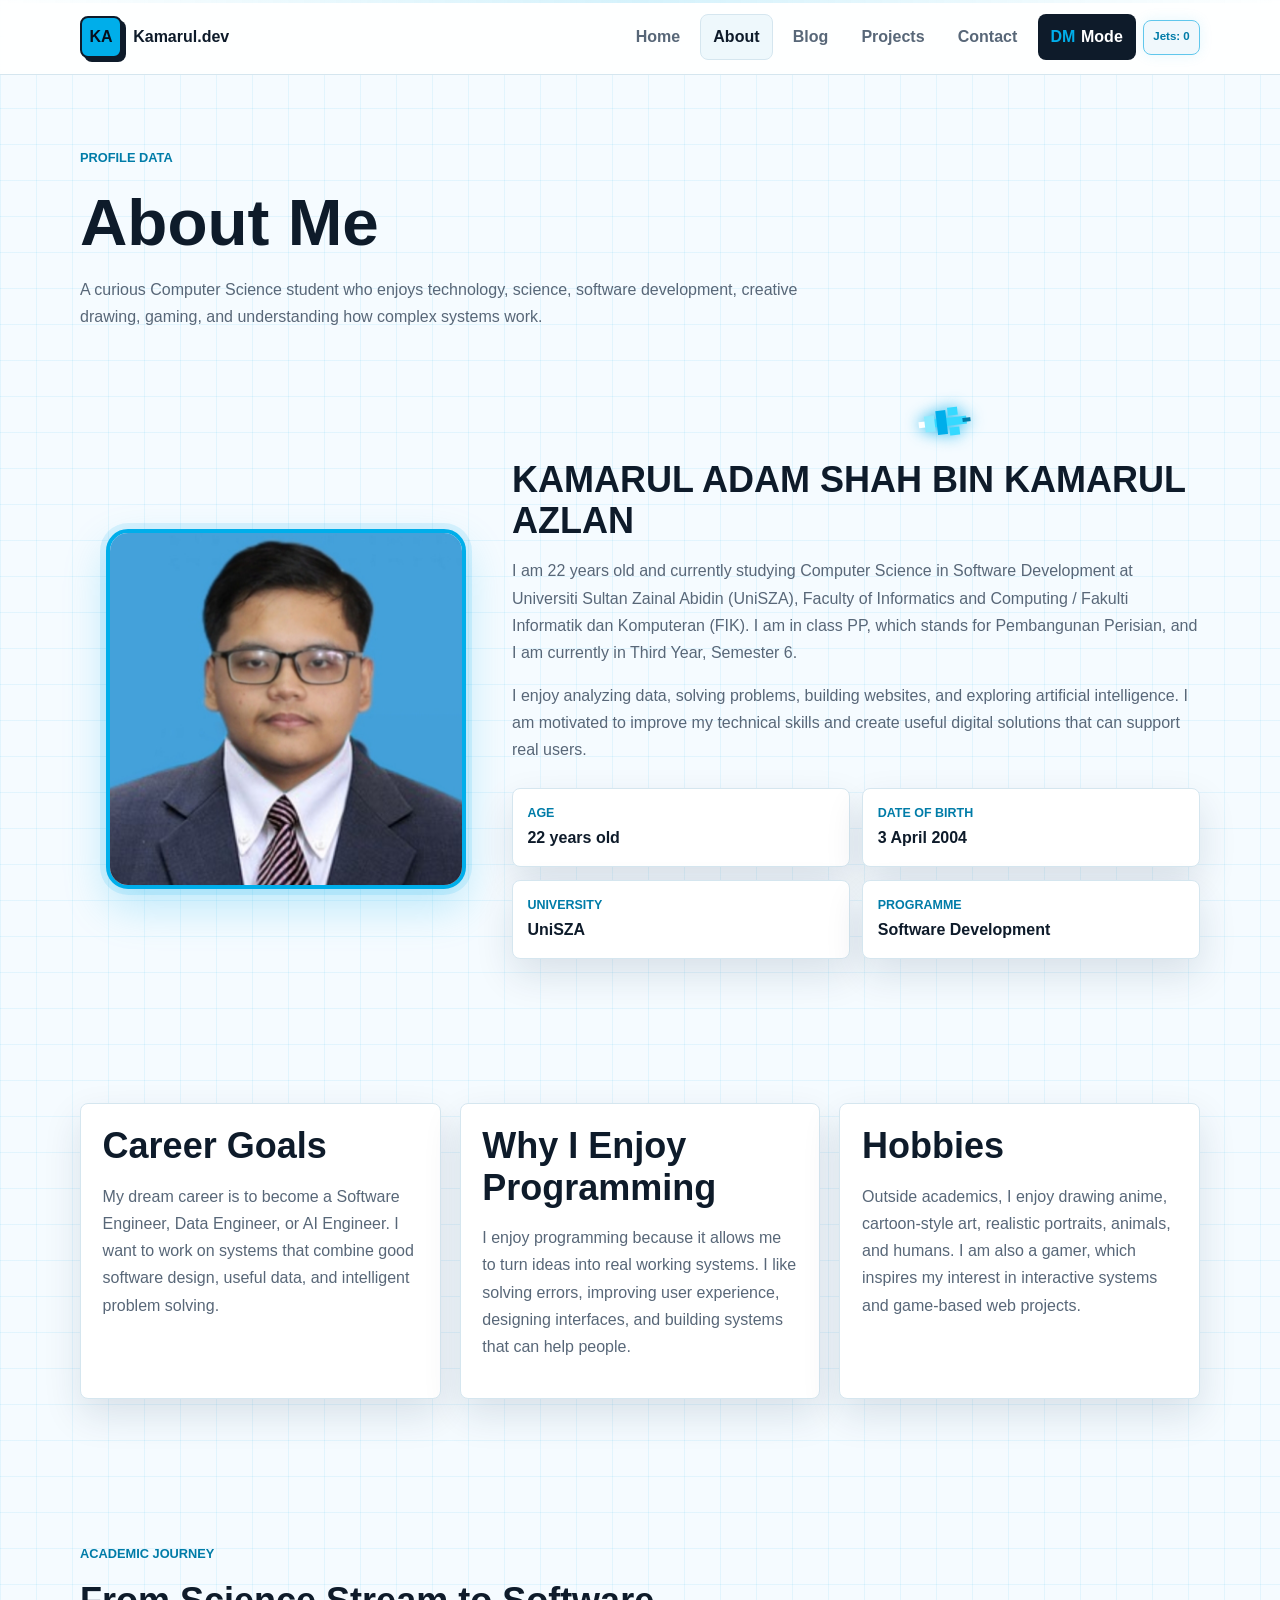
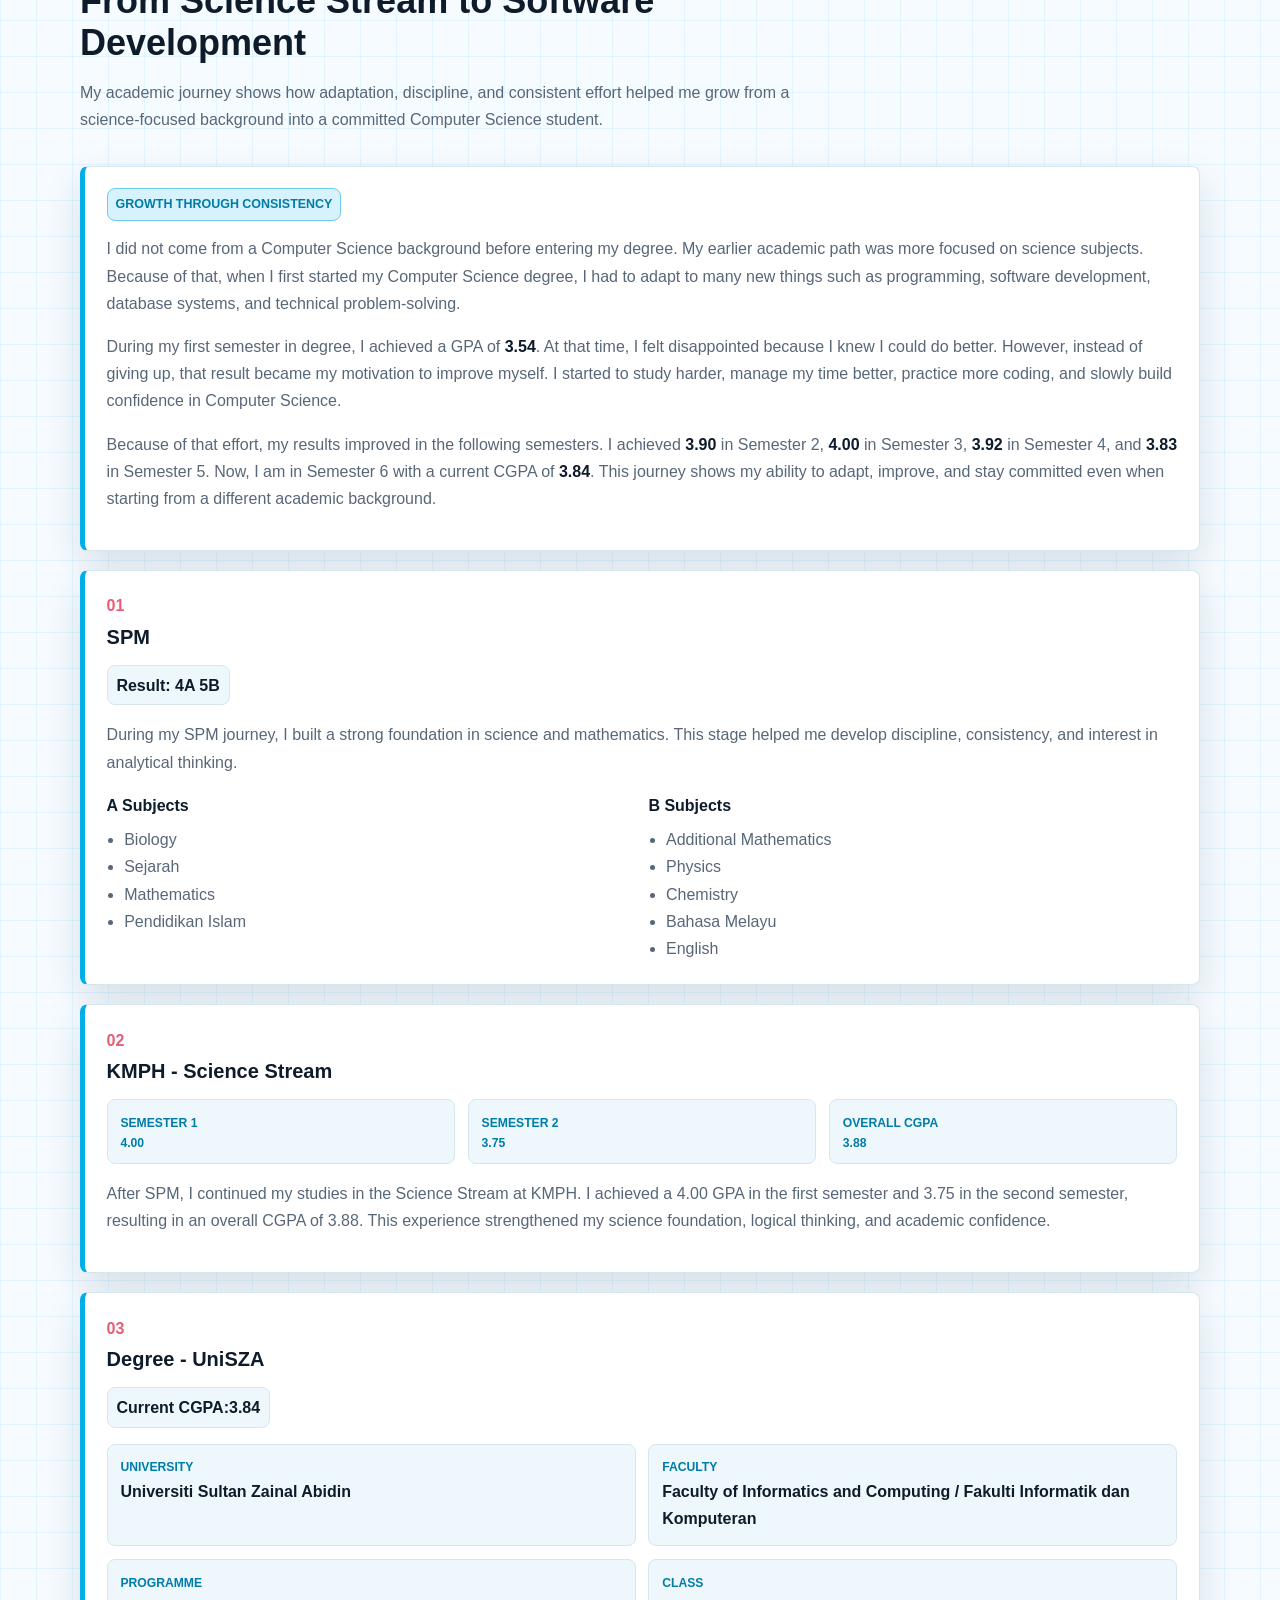
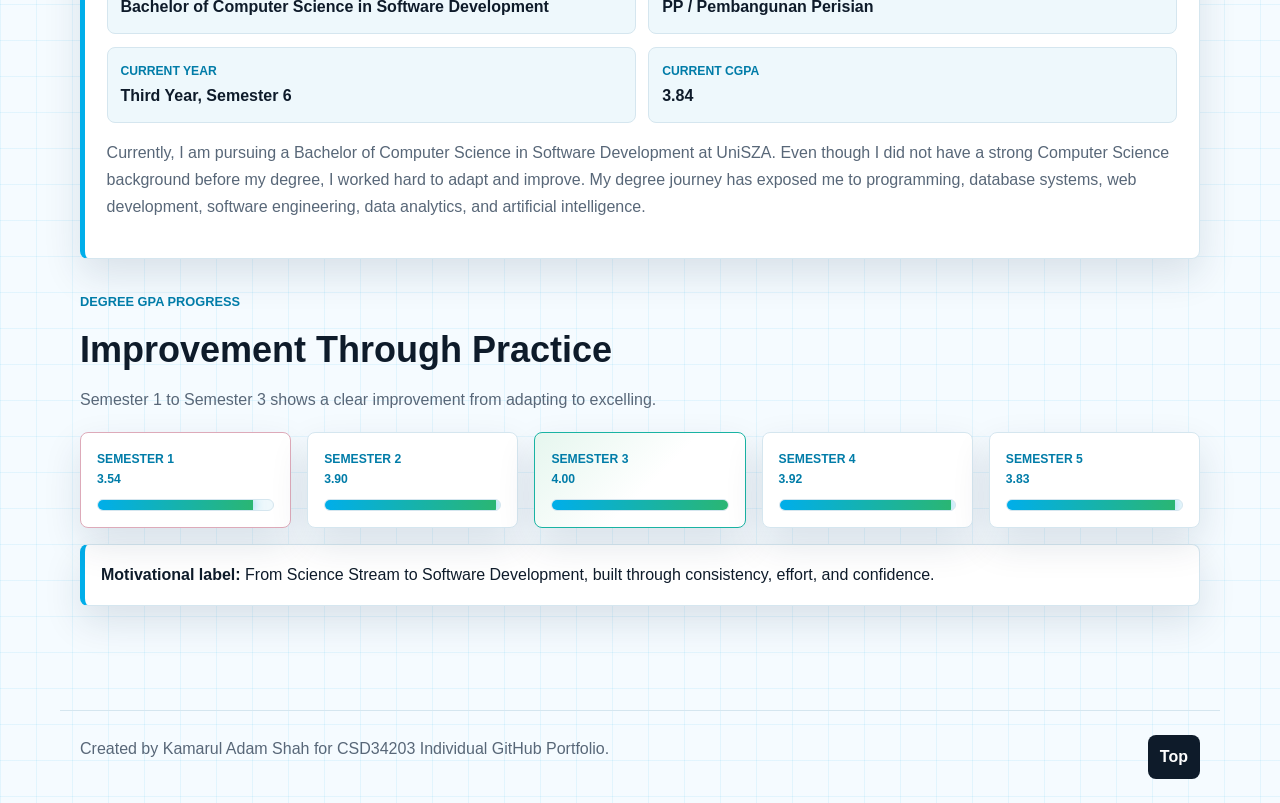
==== commit 805b34b4: "Added profile photo to portfolio" ====
--- a/about.html
+++ b/about.html
@@ -48,7 +48,7 @@
 
     <section class="section about-layout">
       <div class="about-photo">
-        <img class="profile-image" src="images/profile.jpg" data-fallback="images/pixel-avatar.svg" alt="Profile placeholder for Kamarul Adam Shah">
+        <img class="profile-image" src="images/profile.png" data-fallback="images/pixel-avatar.svg" alt="Kamarul Adam Shah Profile Photo">
       </div>
 
       <div>
--- a/css/style.css
+++ b/css/style.css
@@ -439,9 +439,9 @@
 .profile-image {
   aspect-ratio: 1;
   background: var(--surface-2);
-  border: 3px solid var(--text);
-  border-radius: var(--radius);
-  box-shadow: var(--shadow);
+  border: 4px solid var(--cyan);
+  border-radius: 22px;
+  box-shadow: 0 0 0 6px color-mix(in srgb, var(--cyan) 12%, transparent), 0 18px 44px rgba(0, 174, 234, 0.24);
   object-fit: cover;
   width: min(100%, 360px);
 }
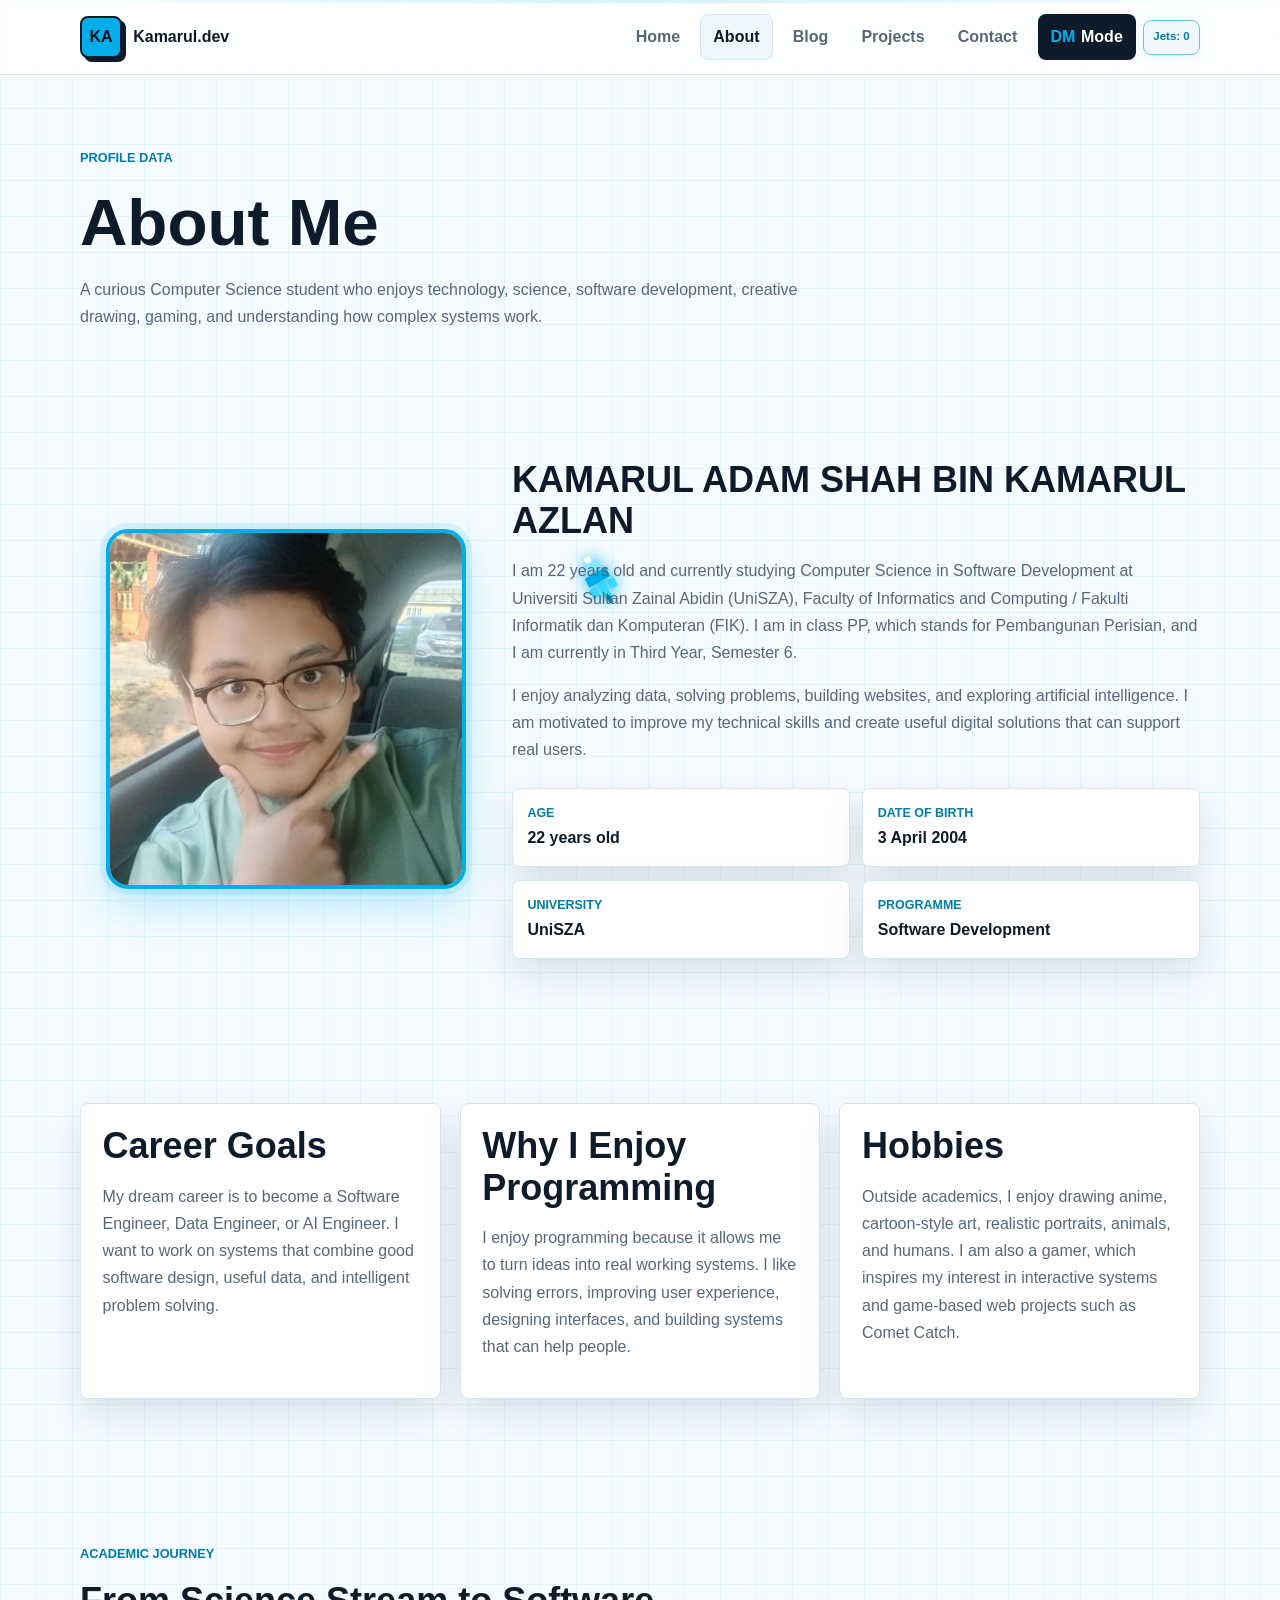
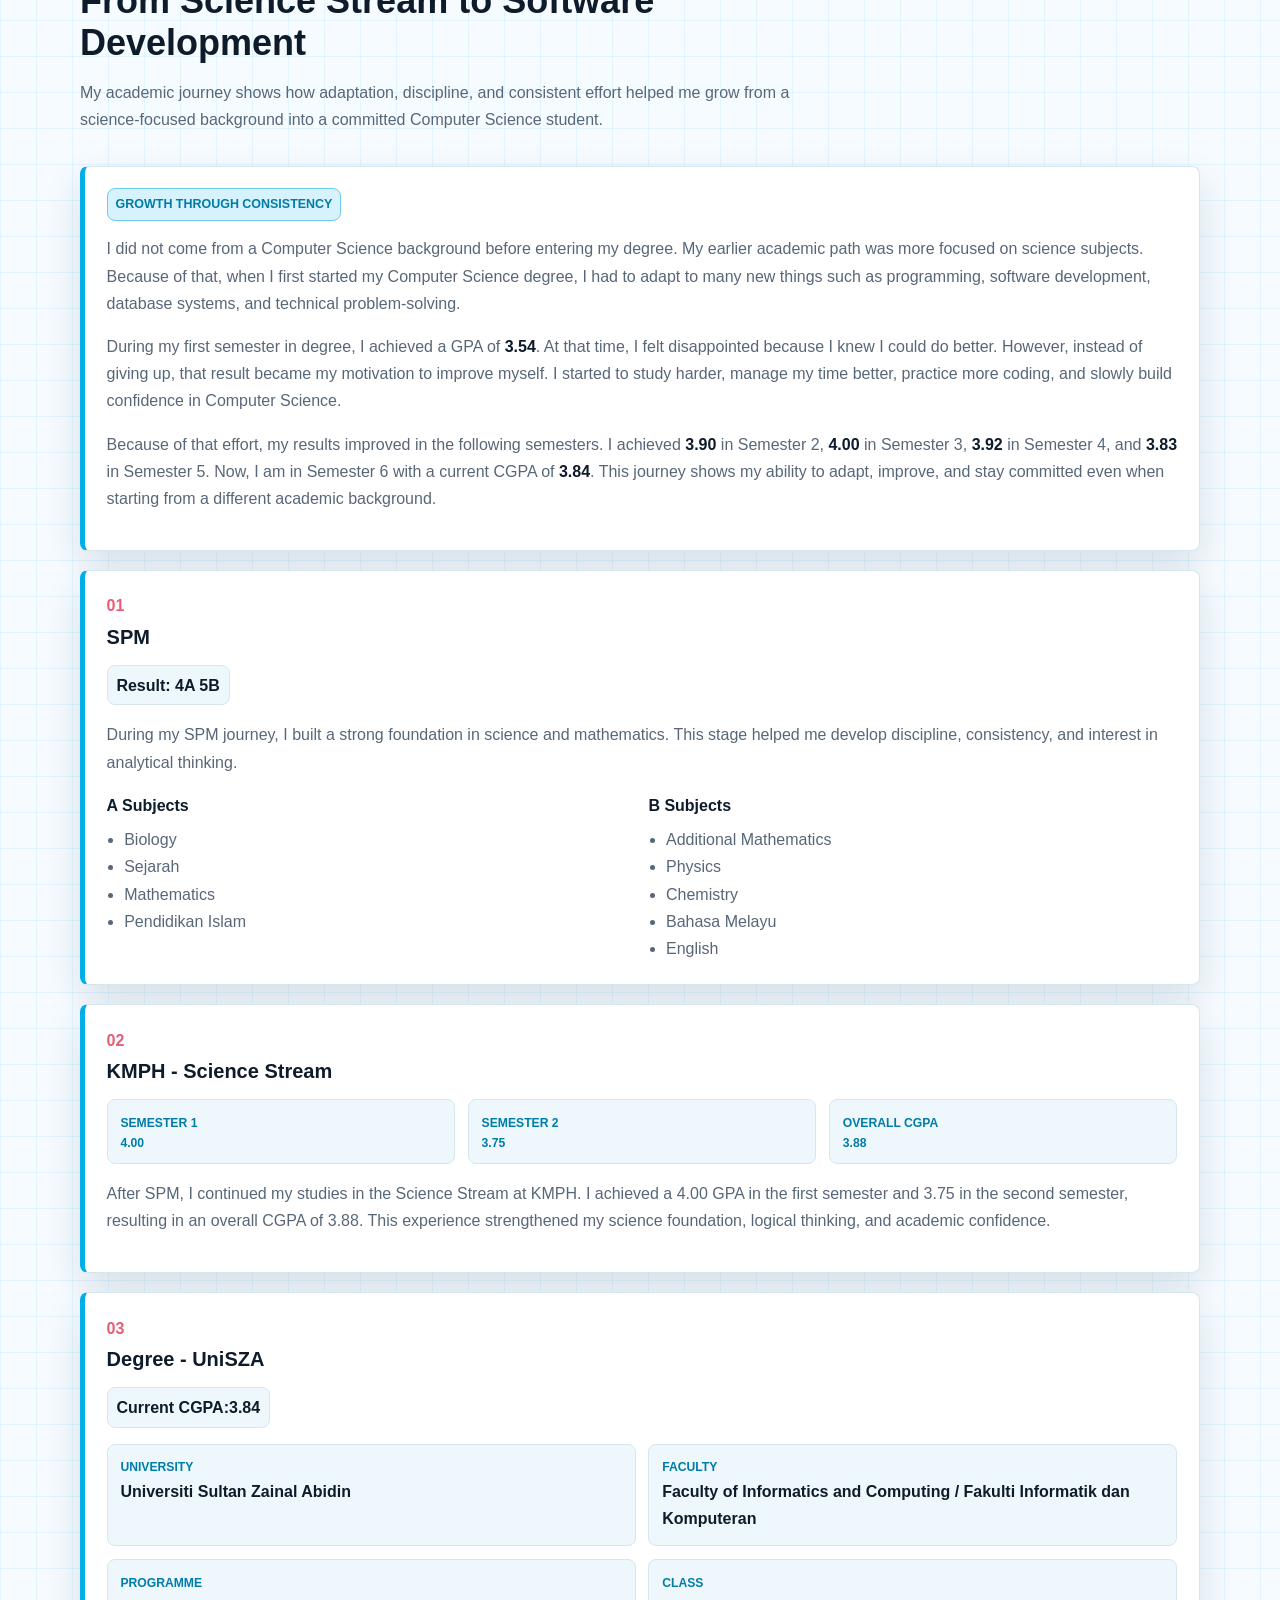
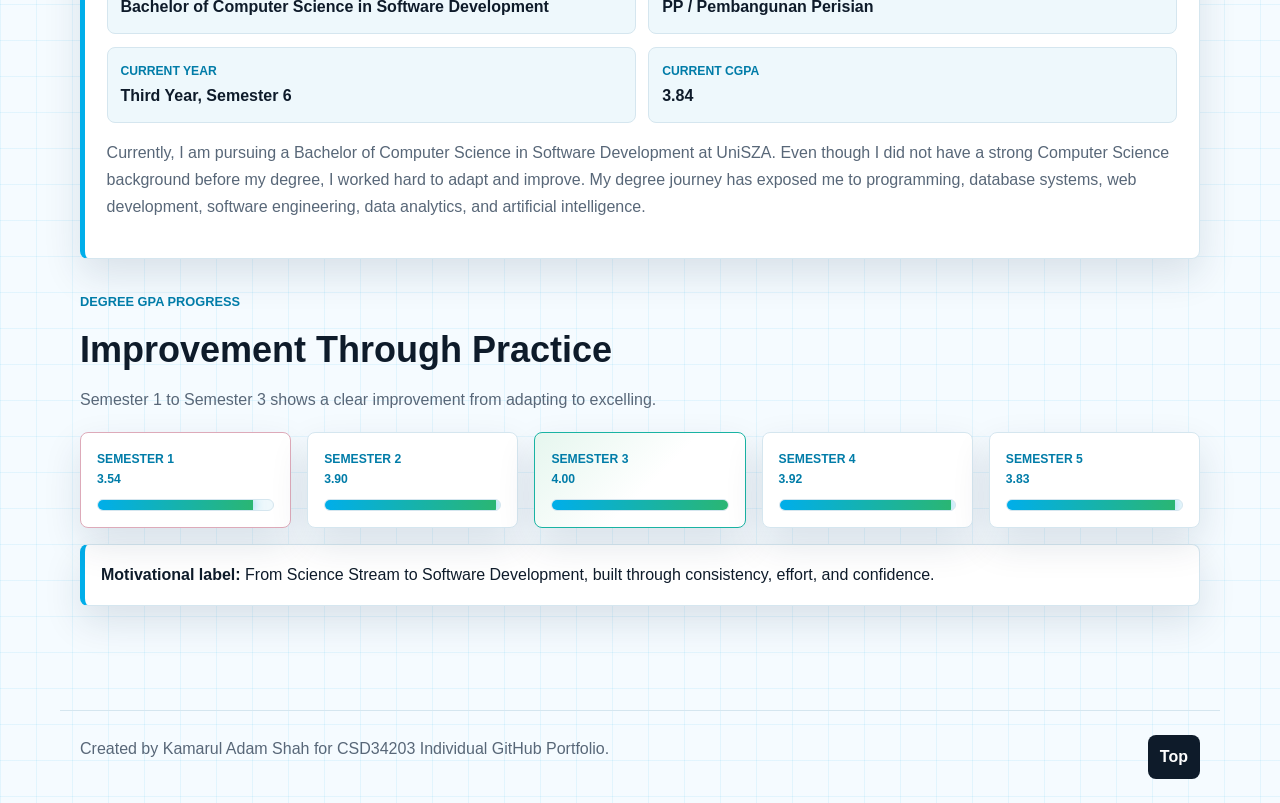
==== commit 3c3a2080: "Added real HTML project to portfolio" ====
--- a/about.html
+++ b/about.html
@@ -80,7 +80,7 @@
       </article>
       <article class="feature-card">
         <h2>Hobbies</h2>
-        <p>Outside academics, I enjoy drawing anime, cartoon-style art, realistic portraits, animals, and humans. I am also a gamer, which inspires my interest in interactive systems and game-based web projects.</p>
+        <p>Outside academics, I enjoy drawing anime, cartoon-style art, realistic portraits, animals, and humans. I am also a gamer, which inspires my interest in interactive systems and game-based web projects such as Comet Catch.</p>
       </article>
     </section>
 
